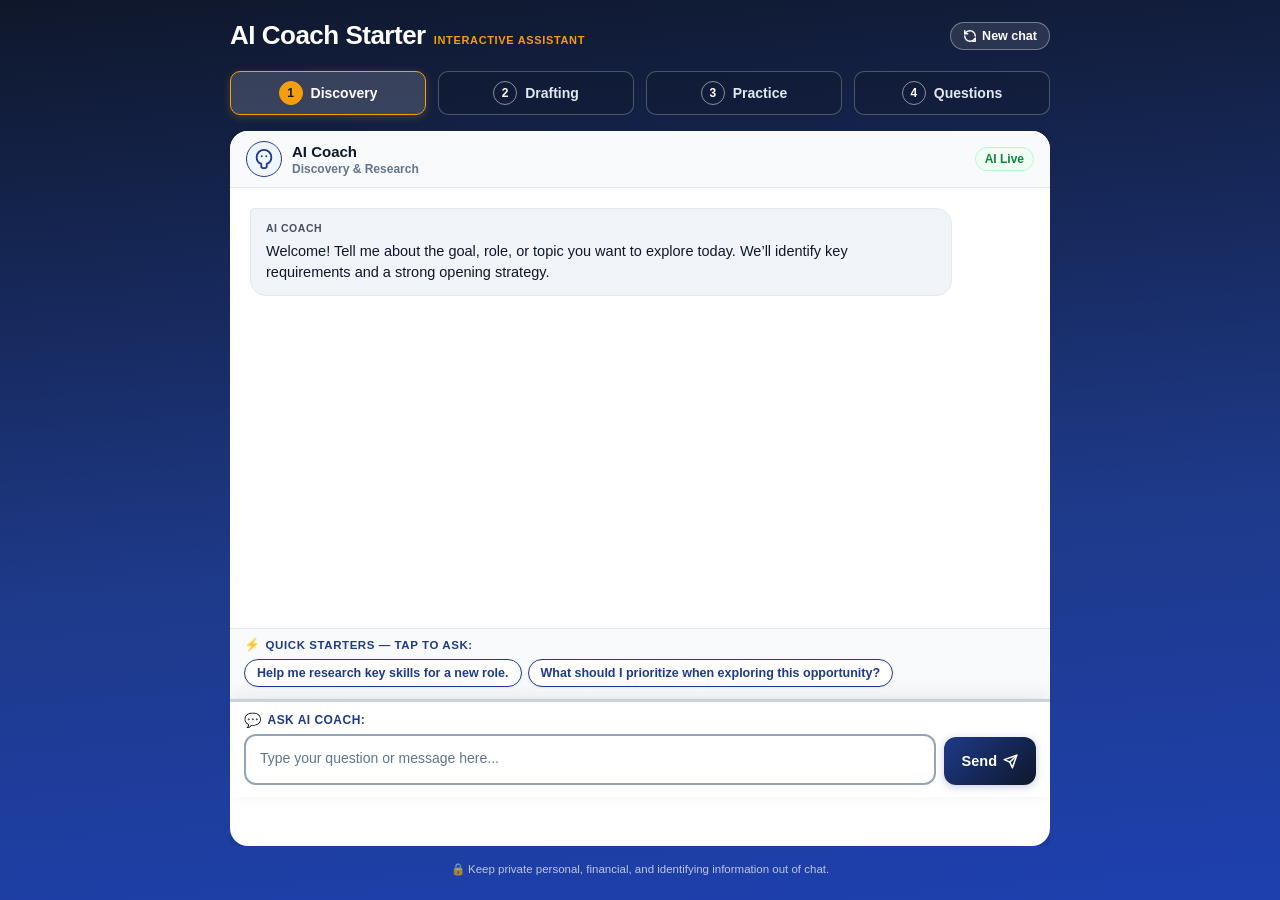
==== public/index.html @ 6bdca071 "Optimize for Vercel: serve static assets via public/ and clean serverless handler" ====
<!doctype html>
<html lang="en">
  <head>
    <meta charset="UTF-8" />
    <meta name="viewport" content="width=device-width, initial-scale=1.0, maximum-scale=1.0, user-scalable=no" />
    <meta name="theme-color" content="#1e3a8a" />
    <title>AI Coach Starter</title>
    <link rel="icon" href="favicon.svg" type="image/svg+xml" />
    <link rel="stylesheet" href="styles.css" />
  </head>
  <body>
    <div class="app-container">
      <!-- Top Header -->
      <header class="topbar">
        <div class="brand-group">
          <a class="brand" href="/" aria-label="AI Coach home">AI Coach Starter</a>
          <span class="brand-sub">Interactive Assistant</span>
        </div>
        <button id="new-chat" class="quiet-button" type="button" aria-label="Start a new conversation">
          <svg width="14" height="14" viewBox="0 0 24 24" fill="none" stroke="currentColor" stroke-width="2.5" stroke-linecap="round" stroke-linejoin="round" aria-hidden="true"><path d="M21 12a9 9 0 0 0-9-9 9.75 9.75 0 0 0-6.74 2.74L3 8"/><path d="M3 3v5h5"/><path d="M3 12a9 9 0 0 0 9 9 9.75 9.75 0 0 0 6.74-2.74L21 16"/><path d="M16 21h5v-5"/></svg>
          <span>New chat</span>
        </button>
      </header>

      <!-- Compact 4-Step Flow Navigation -->
      <nav class="step-nav" aria-label="Preparation steps">
        <div class="step-list">
          <button class="step-btn active" data-mode="step1" type="button">
            <span class="step-num">1</span>
            <span class="step-text">Discovery</span>
          </button>
          <button class="step-btn" data-mode="step2" type="button">
            <span class="step-num">2</span>
            <span class="step-text">Drafting</span>
          </button>
          <button class="step-btn" data-mode="step3" type="button">
            <span class="step-num">3</span>
            <span class="step-text">Practice</span>
          </button>
          <button class="step-btn" data-mode="step4" type="button">
            <span class="step-num">4</span>
            <span class="step-text">Questions</span>
          </button>
        </div>
      </nav>

      <!-- Main Chat Workspace -->
      <main class="main-content">
        <section class="coach-panel" aria-live="polite">
          <div class="coach-head">
            <div class="coach-avatar">
              <svg width="22" height="22" viewBox="0 0 24 24" fill="none" stroke="currentColor" stroke-width="2" stroke-linecap="round" stroke-linejoin="round"><path d="M12 2a8 8 0 0 0-8 8c0 3.3 2 6.2 5 7.4V20a2 2 0 0 0 2 2h2a2 2 0 0 0 2-2v-2.6c3-1.2 5-4.1 5-7.4a8 8 0 0 0-8-8z"/><line x1="9.5" y1="9" x2="9.51" y2="9"/><line x1="14.5" y1="9" x2="14.51" y2="9"/></svg>
            </div>
            <div class="coach-info">
              <p class="coach-name">AI Coach</p>
              <p id="mode-label" class="mode-label">Discovery & Research</p>
            </div>
            <span id="service-status" class="status">AI Live</span>
          </div>

          <!-- Message Transcript -->
          <div id="messages" class="messages"></div>

          <!-- Clickable Suggested Prompts (Key Interaction Starters) -->
          <div class="suggestions-wrap">
            <div class="suggestions-header">
              <span class="suggestions-icon" aria-hidden="true">⚡</span>
              <span>Quick Starters — tap to ask:</span>
            </div>
            <div class="suggestions" id="suggestions"></div>
          </div>

          <!-- Input Composer Form -->
          <form id="chat-form" class="composer">
            <label class="composer-label" for="message-input">
              <span class="composer-label-icon" aria-hidden="true">💬</span>
              <span>Ask AI Coach:</span>
            </label>
            <div class="composer-row">
              <textarea id="message-input" rows="1" placeholder="Type your question or message here..."></textarea>
              <button type="submit" aria-label="Send message" id="send-button">
                <span>Send</span>
                <svg width="15" height="15" viewBox="0 0 24 24" fill="none" stroke="currentColor" stroke-width="2.5" stroke-linecap="round" stroke-linejoin="round" aria-hidden="true"><line x1="22" y1="2" x2="11" y2="13"/><polygon points="22 2 15 22 11 13 2 9 22 2"/></svg>
              </button>
            </div>
          </form>
        </section>
      </main>

      <!-- Footer -->
      <footer class="app-footer">
        <p class="footer-privacy">🔒 Keep private personal, financial, and identifying information out of chat.</p>
      </footer>
    </div>
    <script src="app.js"></script>
  </body>
</html>
---- public/styles.css ----
/* ==============================================================================
   AI COACH STARTER THEME VARIABLES
   ------------------------------------------------------------------------------
   Easily customize your brand colors by editing the 3 hex values below!
   ============================================================================== */
:root {
  --primary: #1e3a8a;        /* Main brand color (header, user bubble, buttons) */
  --primary-deep: #0f172a;   /* Dark background gradient top */
  --primary-darker: #172554; /* Button hover & active states */
  --accent-gold: #f59e0b;    /* Highlight accent (step badges & active glow) */
  --ink: #0f172a;            /* Dark text color */
  --muted: #64748b;          /* Secondary subtext */
  --paper: #ffffff;          /* Card surface white */
  --bubble-ai: #f1f5f9;      /* AI message bubble background */
  --line: #e2e8f0;           /* Subtle borders */
  --shadow: 0 12px 36px rgba(15, 23, 42, 0.18);
  font-family: -apple-system, BlinkMacSystemFont, "Segoe UI", Roboto, Helvetica, Arial, sans-serif;
}

* {
  box-sizing: border-box;
  -webkit-tap-highlight-color: transparent;
}

html, body {
  margin: 0;
  padding: 0;
  min-height: 100vh;
  background: var(--primary-deep);
  background: linear-gradient(175deg, var(--primary-deep) 0%, var(--primary) 60%, #1e40af 100%);
  color: var(--paper);
}

.app-container {
  display: flex;
  flex-direction: column;
  min-height: 100vh;
  max-width: 860px;
  margin: 0 auto;
}

/* Header */
.topbar {
  display: flex;
  align-items: center;
  justify-content: space-between;
  padding: 12px 16px 8px;
}

.brand-group {
  display: flex;
  align-items: baseline;
  gap: 8px;
}

.brand {
  color: #ffffff;
  text-decoration: none;
  font-size: 20px;
  font-weight: 800;
  letter-spacing: -0.5px;
}

.brand-sub {
  font-size: 11px;
  color: var(--accent-gold);
  font-weight: 700;
  text-transform: uppercase;
  letter-spacing: 0.06em;
}

.quiet-button {
  display: inline-flex;
  align-items: center;
  gap: 5px;
  border: 1px solid rgba(255, 255, 255, 0.35);
  background: rgba(255, 255, 255, 0.1);
  color: #ffffff;
  padding: 6px 12px;
  border-radius: 16px;
  font-size: 12.5px;
  font-weight: 600;
  cursor: pointer;
  text-decoration: none;
  transition: background 0.15s ease, border-color 0.15s ease;
}

.quiet-button:hover, .quiet-button:active {
  background: rgba(255, 255, 255, 0.2);
  border-color: rgba(255, 255, 255, 0.6);
}

/* Compact 4-Step Prep Navigation */
.step-nav {
  padding: 4px 12px 10px;
}

.step-list {
  display: grid;
  grid-template-columns: repeat(4, 1fr);
  gap: 6px;
}

.step-btn {
  display: flex;
  align-items: center;
  justify-content: center;
  gap: 5px;
  height: 38px;
  padding: 2px 4px;
  border: 1px solid rgba(255, 255, 255, 0.25);
  border-radius: 10px;
  background: rgba(15, 23, 42, 0.35);
  color: #e2e8f0;
  font: inherit;
  cursor: pointer;
  transition: all 0.18s ease;
}

.step-num {
  width: 20px;
  height: 20px;
  min-width: 20px;
  display: grid;
  place-items: center;
  border-radius: 50%;
  font-size: 11px;
  font-weight: 800;
  color: #ffffff;
  border: 1.5px solid rgba(255, 255, 255, 0.5);
  transition: all 0.18s ease;
}

.step-text {
  font-size: 12px;
  font-weight: 700;
  white-space: nowrap;
  overflow: hidden;
  text-overflow: ellipsis;
}

.step-btn:hover {
  background: rgba(255, 255, 255, 0.12);
  border-color: rgba(255, 255, 255, 0.45);
}

.step-btn.active {
  background: rgba(255, 255, 255, 0.16);
  border-color: var(--accent-gold);
  box-shadow: 0 2px 8px rgba(245, 158, 11, 0.25);
}

.step-btn.active .step-num {
  background: var(--accent-gold);
  color: var(--primary-deep);
  border-color: var(--accent-gold);
}

.step-btn.active .step-text {
  color: #ffffff;
}

/* Main Content Workspace */
.main-content {
  flex: 1;
  display: flex;
  flex-direction: column;
  padding: 0 12px;
  min-height: 0;
  overflow: hidden;
}

/* Coach Chat Panel */
.coach-panel {
  flex: 1;
  display: flex;
  flex-direction: column;
  background: var(--paper);
  color: var(--ink);
  border-radius: 18px;
  box-shadow: var(--shadow);
  overflow: hidden;
  min-height: 0;
}

.coach-head {
  display: flex;
  align-items: center;
  gap: 10px;
  padding: 10px 16px;
  border-bottom: 1px solid var(--line);
  background: #f8fafc;
  flex-shrink: 0;
}

.coach-avatar {
  width: 36px;
  height: 36px;
  border-radius: 50%;
  background: #eff6ff;
  color: var(--primary);
  display: grid;
  place-items: center;
  border: 1.5px solid var(--primary);
}

.coach-info {
  flex: 1;
  min-width: 0;
}

.coach-name {
  margin: 0;
  font-size: 15px;
  font-weight: 800;
  color: var(--ink);
  line-height: 1.2;
}

.mode-label {
  margin: 1px 0 0;
  font-size: 12px;
  color: var(--muted);
  font-weight: 600;
}

.status {
  font-size: 12px;
  font-weight: 700;
  color: #15803d;
  background: #f0fdf4;
  padding: 4px 9px;
  border-radius: 12px;
  border: 1px solid #bbf7d0;
}

/* Messages */
.messages {
  flex: 1;
  min-height: 380px;
  overflow-y: auto;
  -webkit-overflow-scrolling: touch;
  padding: 14px;
  display: flex;
  flex-direction: column;
  gap: 12px;
}

.message {
  max-width: 90%;
  padding: 12px 15px;
  border-radius: 16px;
  line-height: 1.48;
  font-size: 14.5px;
  white-space: pre-wrap;
  word-break: break-word;
}

.message.assistant {
  background: var(--bubble-ai);
  color: var(--ink);
  align-self: flex-start;
  border-top-left-radius: 4px;
  border: 1px solid #e2e8f0;
}

.message.user {
  background: var(--primary);
  color: #ffffff;
  align-self: flex-end;
  border-top-right-radius: 4px;
}

.message small {
  display: block;
  margin-bottom: 4px;
  font-size: 10.5px;
  font-weight: 800;
  letter-spacing: 0.05em;
  text-transform: uppercase;
  opacity: 0.75;
}

/* Suggested Prompts (Key Interaction Starters) */
.suggestions-wrap {
  padding: 8px 14px 10px;
  background-color: #f8fafc;
  border-top: 1.5px solid #e2e8f0;
  border-bottom: 1px solid #cbd5e1;
  flex-shrink: 0;
}

.suggestions-header {
  display: flex;
  align-items: center;
  gap: 5px;
  font-size: 11.5px;
  font-weight: 700;
  color: var(--primary);
  text-transform: uppercase;
  letter-spacing: 0.05em;
  margin-bottom: 7px;
}

.suggestions-header .suggestions-icon {
  font-size: 13px;
  color: var(--accent-gold);
}

.suggestions {
  display: flex;
  flex-wrap: nowrap;
  overflow-x: auto;
  -webkit-overflow-scrolling: touch;
  scrollbar-width: none;
  gap: 6px;
  padding-bottom: 2px;
}

.suggestions::-webkit-scrollbar {
  display: none;
}

.suggestions button {
  border: 1.5px solid var(--primary);
  border-radius: 20px;
  background: #ffffff;
  color: var(--primary);
  padding: 6px 12px;
  font: inherit;
  font-size: 12.5px;
  font-weight: 600;
  cursor: pointer;
  transition: all 0.15s ease;
  box-shadow: 0 1px 3px rgba(15, 23, 42, 0.08);
  white-space: nowrap;
  flex-shrink: 0;
  display: inline-flex;
  align-items: center;
  gap: 6px;
}

.suggestions button:hover, .suggestions button:active {
  background: var(--primary);
  color: #ffffff;
  box-shadow: 0 2px 6px rgba(15, 23, 42, 0.22);
  transform: translateY(-1px);
}

/* Composer Form (Obvious, Visible, High-Contrast Area to Type) */
.composer {
  display: flex;
  flex-direction: column;
  gap: 6px;
  padding: 10px 14px 12px;
  border-top: 2px solid #cbd5e1;
  box-shadow: 0 -4px 18px rgba(15, 23, 42, 0.08);
  background: #ffffff;
  flex-shrink: 0;
  position: relative;
  z-index: 10;
}

.composer-label {
  display: flex;
  align-items: center;
  gap: 6px;
  font-size: 12px;
  font-weight: 700;
  color: var(--primary);
  text-transform: uppercase;
  letter-spacing: 0.04em;
  cursor: pointer;
}

.composer-label-icon {
  font-size: 14px;
}

.composer-row {
  display: flex;
  gap: 8px;
  align-items: flex-end;
}

textarea#message-input {
  flex: 1;
  font-family: inherit;
  font-size: 1rem; /* 16px ensures mobile browsers do not auto-zoom on focus */
  padding: 12px 14px;
  border: 2px solid #94a3b8;
  border-radius: 12px;
  resize: none;
  min-height: 48px;
  max-height: 110px;
  line-height: 1.45;
  outline: none;
  background-color: #ffffff;
  color: var(--ink);
  transition: border-color 0.2s ease, box-shadow 0.2s ease;
}

textarea#message-input:focus {
  border-color: var(--primary);
  box-shadow: 0 0 0 3px rgba(30, 58, 138, 0.18);
  background-color: #ffffff;
}

textarea#message-input::placeholder {
  color: #64748b;
  font-size: 14px;
}

.composer button {
  height: 48px;
  padding: 0 18px;
  border: 0;
  border-radius: 12px;
  background: linear-gradient(135deg, var(--primary) 0%, var(--primary-deep) 100%);
  color: #ffffff;
  font: inherit;
  font-size: 14.5px;
  font-weight: 700;
  cursor: pointer;
  display: inline-flex;
  align-items: center;
  justify-content: center;
  gap: 6px;
  flex-shrink: 0;
  box-shadow: 0 2px 8px rgba(30, 58, 138, 0.25);
  transition: background 0.15s ease, transform 0.1s ease, box-shadow 0.15s ease;
}

.composer button:hover {
  background: var(--primary-darker);
  transform: translateY(-1px);
  box-shadow: 0 4px 12px rgba(30, 58, 138, 0.3);
}

.composer button:active {
  transform: translateY(0);
}

.sr-only {
  position: absolute;
  width: 1px;
  height: 1px;
  overflow: hidden;
  clip: rect(0, 0, 0, 0);
}

/* Footer */
.app-footer {
  padding: 16px 16px 24px;
  text-align: center;
}

.footer-privacy {
  margin: 0;
  font-size: 11.5px;
  color: rgba(255, 255, 255, 0.7);
}

/* Tablet & Desktop Enhancements */
@media (min-width: 860px) {
  .app-container {
    padding: 0 20px;
  }

  .topbar {
    padding: 20px 0 14px;
  }

  .brand {
    font-size: 26px;
  }

  .step-nav {
    padding: 6px 0 16px;
  }

  .step-list {
    gap: 12px;
  }

  .step-btn {
    height: 44px;
    padding: 4px 12px;
    gap: 8px;
  }

  .step-num {
    width: 24px;
    height: 24px;
    font-size: 12px;
  }

  .step-text {
    font-size: 14px;
  }

  .main-content {
    padding: 0;
  }

  .coach-panel {
    min-height: 540px;
  }

  .messages {
    max-height: 440px;
    padding: 20px;
  }

  .suggestions {
    flex-wrap: wrap;
  }
}

/* Feedback Controls */
.answer-feedback {
  margin-top: 8px;
  padding: 8px 10px;
  border-radius: 10px;
  background: rgba(241, 245, 249, 0.7);
  border: 1px solid var(--line);
}

.feedback-prompt {
  margin: 0 0 6px;
  font-size: 11.5px;
  color: var(--muted);
  font-weight: 600;
}

.feedback-controls,
.feedback-form-actions {
  display: flex;
  flex-wrap: wrap;
  gap: 6px;
}

.feedback-button {
  display: inline-flex;
  align-items: center;
  gap: 4px;
  min-height: 28px;
  padding: 4px 10px;
  border: 1px solid #cbd5e1;
  border-radius: 8px;
  background: #ffffff;
  color: var(--ink);
  font-size: 12px;
  font-weight: 600;
  cursor: pointer;
  transition: all 0.15s ease;
}

.feedback-button:hover:not(:disabled) {
  border-color: var(--primary);
  background: #eff6ff;
}

.feedback-button:disabled {
  opacity: 0.5;
  cursor: not-allowed;
}

.feedback-up {
  color: #15803d;
}

.feedback-down {
  color: #b91c1c;
}

.feedback-submit {
  background: var(--primary);
  color: #ffffff;
  border-color: var(--primary);
}

.feedback-submit:hover:not(:disabled) {
  background: var(--primary-darker);
  color: #ffffff;
}

.feedback-form {
  margin-top: 8px;
  padding-top: 8px;
  border-top: 1px solid var(--line);
}

.feedback-form[hidden],
.feedback-form.hidden {
  display: none !important;
}

.feedback-form label {
  display: block;
  margin: 6px 0 3px;
  font-size: 11px;
  font-weight: 700;
  color: var(--muted);
  text-transform: uppercase;
  letter-spacing: 0.04em;
}

.feedback-form textarea {
  width: 100%;
  padding: 7px 9px;
  border: 1px solid #cbd5e1;
  border-radius: 6px;
  font: inherit;
  font-size: 12.5px;
  color: var(--ink);
  background: #ffffff;
  resize: vertical;
}

.feedback-form textarea:focus {
  outline: none;
  border-color: var(--primary);
}

.feedback-warning {
  margin: 5px 0 8px;
  font-size: 11px;
  color: var(--muted);
  line-height: 1.35;
}

.feedback-status {
  margin: 6px 0 0;
  font-size: 12px;
  font-weight: 600;
  line-height: 1.4;
}

.feedback-status.feedback-success {
  color: #15803d;
}

.feedback-status.feedback-error {
  color: #b91c1c;
}

@media (prefers-reduced-motion: reduce) {
  *, *:before, *:after {
    transition: none !important;
    scroll-behavior: auto !important;
  }
}

/* Mobile-First Responsive Adjustments */
@media (max-width: 640px) {
  .app-container {
    min-height: 100vh;
    min-height: 100dvh;
    max-width: 100%;
  }
  .topbar {
    padding: 8px 12px 6px;
  }
  .brand {
    font-size: 17px;
  }
  .brand-sub {
    display: none;
  }
  .step-nav {
    padding: 4px 8px 6px;
  }
  .step-btn {
    height: 34px;
    padding: 2px 2px;
  }
  .step-text {
    display: none;
  }
  .step-num {
    width: 22px;
    height: 22px;
    min-width: 22px;
    font-size: 12px;
  }
  .main-content {
    padding: 0;
  }
  .coach-panel {
    border-radius: 0;
    box-shadow: none;
  }
  .coach-head {
    padding: 8px 12px;
  }
  .messages {
    min-height: 320px;
    padding: 10px 12px;
    gap: 10px;
  }
  .message {
    max-width: 95%;
    padding: 10px 12px;
    font-size: 14px;
  }
  .suggestions-wrap {
    padding: 6px 10px 8px;
  }
  .suggestions {
    flex-wrap: nowrap;
    overflow-x: auto;
    -webkit-overflow-scrolling: touch;
    scrollbar-width: none;
    padding-bottom: 2px;
  }
  .suggestions::-webkit-scrollbar {
    display: none;
  }
  .suggestions button {
    padding: 5px 10px;
    font-size: 12px;
    white-space: nowrap;
  }
  .composer {
    padding: 8px 10px 10px;
    box-shadow: 0 -3px 12px rgba(15, 23, 42, 0.12);
  }
  .composer textarea#message-input {
    font-size: 1rem;
    padding: 10px 12px;
    min-height: 44px;
  }
  .composer button {
    height: 44px;
    padding: 0 14px;
  }
  .app-footer {
    display: none;
  }
}
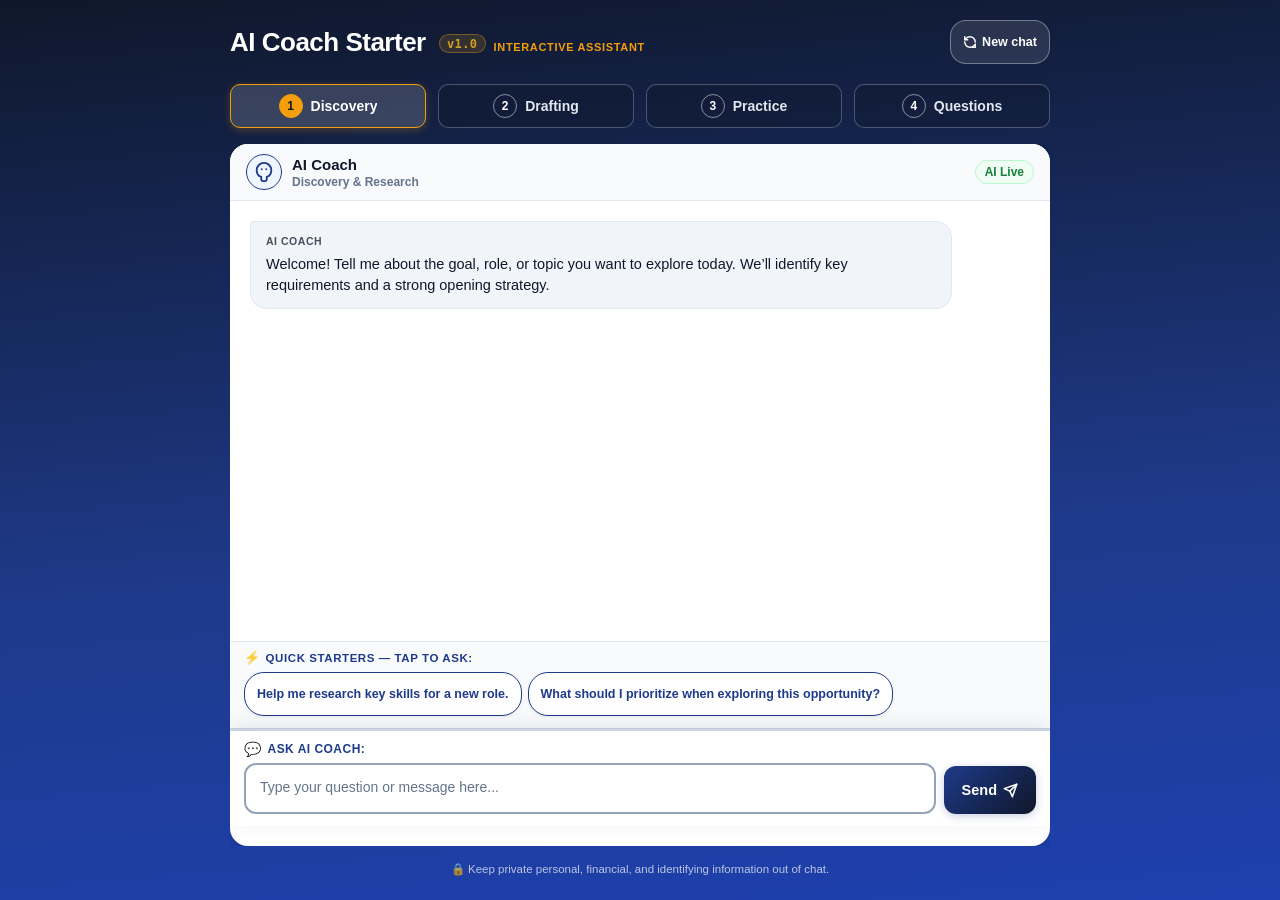
==== commit 8c880100: "AI Coach Starter v1.0: standardize UX/UI with CES tokens, components, and motion utility" ====
--- a/public/index.html
+++ b/public/index.html
@@ -4,16 +4,28 @@
     <meta charset="UTF-8" />
     <meta name="viewport" content="width=device-width, initial-scale=1.0, maximum-scale=1.0, user-scalable=no" />
     <meta name="theme-color" content="#1e3a8a" />
-    <title>AI Coach Starter</title>
+    <title>AI Coach Starter v1.0 — Ensign College Career Services</title>
     <link rel="icon" href="favicon.svg" type="image/svg+xml" />
-    <link rel="stylesheet" href="styles.css" />
+    <link rel="stylesheet" href="ces-tokens.css" />
+    <link rel="stylesheet" href="ces-components.css" />
+    <link rel="stylesheet" href="styles.css?v=starter-v1.0" />
+    <!-- Vercel Web Analytics -->
+    <script>
+      window.va = window.va || function () { (window.vaq = window.vaq || []).push(arguments); };
+    </script>
+    <script defer src="/_vercel/insights/script.js"></script>
+    <!-- Vercel Speed Insights -->
+    <script>
+      window.si = window.si || function () { (window.siq = window.siq || []).push(arguments); };
+    </script>
+    <script defer src="/_vercel/speed-insights/script.js"></script>
   </head>
   <body>
     <div class="app-container">
       <!-- Top Header -->
       <header class="topbar">
         <div class="brand-group">
-          <a class="brand" href="/" aria-label="AI Coach home">AI Coach Starter</a>
+          <a class="brand" href="/" aria-label="AI Coach home">AI Coach Starter <span class="ces-version-tag">v1.0</span></a>
           <span class="brand-sub">Interactive Assistant</span>
         </div>
         <button id="new-chat" class="quiet-button" type="button" aria-label="Start a new conversation">
@@ -92,6 +104,7 @@
         <p class="footer-privacy">🔒 Keep private personal, financial, and identifying information out of chat.</p>
       </footer>
     </div>
+    <script src="ces-motion.js"></script>
     <script src="app.js"></script>
   </body>
 </html>
--- a/public/ces-tokens.css
+++ b/public/ces-tokens.css
@@ -0,0 +1,131 @@
+/* ==========================================================================
+   CES Design Token Sheet v1.1
+   Ensign College Career Services Design System Standard
+   Derived from Ensign Student Readiness Hub & Fortified via /ui-ux-principles
+   ========================================================================== */
+
+:root {
+  color-scheme: light;
+
+  /* ── 1. Color: Brand Base (Ensign Navy & Slate Hierarchy) ── */
+  --ces-navy-950:     #0a1826;   /* Deepest Navy — Sidebar, main heading high-contrast */
+  --ces-navy-900:     #0d2238;   /* Primary Topbar, active dark states */
+  --ces-navy-850:     #122b46;   /* Dark interactive hover */
+  --ces-navy-800:     #183759;   /* Secondary dark surfaces */
+  --ces-navy-700:     #224974;   /* Mid slate navy */
+  --ces-navy-600:     #2f5f93;   /* Light slate navy */
+  --ces-navy-100:     #e8f0f8;   /* Soft navy tint */
+  --ces-navy-50:      #f3f7fb;   /* Subtle background / chip fill */
+
+  /* ── 2. Color: Gold Accent (Warm Ensign Gold) ── */
+  --ces-gold:         #d49e24;   /* Primary accent, active borders, status pills */
+  --ces-gold-hover:   #b8861a;   /* Hover gold state */
+  --ces-gold-light:   #fef8eb;   /* Light gold badge/alert background */
+  --ces-gold-border:  #f3d791;   /* Gold subtle border */
+
+  /* ── 3. Color: Surface & Content ── */
+  --ces-ink:          #111c26;   /* High-contrast body text */
+  --ces-ink-soft:     #253545;   /* Secondary text */
+  --ces-muted:        #5c6e80;   /* Muted captions, metadata */
+  --ces-muted-light:  #8ba0b5;   /* Subtle icons, placeholders */
+  --ces-line:         #e2e8f0;   /* Standard card borders & dividers */
+  --ces-line-soft:    #edf2f7;   /* Secondary subtle dividers */
+  --ces-surface:      #ffffff;   /* Card, modal, panel surfaces */
+  --ces-background:   #f6f8fb;   /* Clean page background */
+
+  /* ── 4. Color: Semantic / Status (WCAG 2.2 AA Verified ≥ 4.5:1 on light/wash) ── */
+  --ces-status-success-bg:     #dcfce7;
+  --ces-status-success-text:   #166534; /* 6.9:1 on white, 7.2:1 on bg */
+  --ces-status-success-border: #86efac;
+
+  --ces-status-warning-bg:     #fef3c7;
+  --ces-status-warning-text:   #92400e; /* 7.6:1 on white, 7.6:1 on bg */
+  --ces-status-warning-border: #fcd34d;
+
+  --ces-status-error-bg:       #fee2e2;
+  --ces-status-error-text:     #991b1b; /* 7.1:1 on white, 7.3:1 on bg */
+  --ces-status-error-border:   #fca5a5;
+
+  --ces-status-info-bg:        #dbeafe;
+  --ces-status-info-text:      #1e3a8a; /* 8.6:1 on white */
+  --ces-status-info-border:    #93c5fd;
+
+  --ces-status-neutral-bg:     #f3f4f6;
+  --ces-status-neutral-text:   #374151; /* 8.0:1 on white */
+  --ces-status-neutral-border: #9ca3af;
+
+  /* Aliases to prevent breaking older views */
+  --ces-success:               var(--ces-status-success-text);
+  --ces-success-bg:            var(--ces-status-success-bg);
+  --ces-success-border:        var(--ces-status-success-border);
+  --ces-warning:               var(--ces-status-warning-text);
+  --ces-warning-bg:            var(--ces-status-warning-bg);
+  --ces-warning-border:        var(--ces-status-warning-border);
+  --ces-error:                 var(--ces-status-error-text);
+  --ces-error-bg:              var(--ces-status-error-bg);
+  --ces-error-border:          var(--ces-status-error-border);
+  --ces-info:                  var(--ces-status-info-text);
+  --ces-info-bg:               var(--ces-status-info-bg);
+  --ces-info-border:           var(--ces-status-info-border);
+
+  /* ── 5. Focus Ring Tokens (WCAG 2.2 AA ≥ 3:1) ── */
+  --ces-focus-ring-dark:       #f0c040; /* Gold ring for navy/dark surfaces */
+  --ces-focus-ring-light:      #1e3a5f; /* Dark navy ring for white surfaces */
+  --ces-focus-ring:            var(--ces-focus-ring-dark);
+  --ces-focus-ring-width:      2px;
+  --ces-focus-ring-offset:     2px;
+
+  /* ── 6. Typography ── */
+  --ces-font-body:    'Inter', -apple-system, BlinkMacSystemFont, 'Segoe UI', Roboto, Helvetica, Arial, sans-serif;
+  --ces-font-serif:   Georgia, Cambria, 'Times New Roman', serif;
+  --ces-font-mono:    ui-monospace, SFMono-Regular, Menlo, Monaco, Consolas, monospace;
+
+  --ces-text-xs:      0.75rem;    /* 12px — status pills, labels */
+  --ces-text-sm:      0.875rem;   /* 14px — secondary body */
+  --ces-text-base:    0.9375rem;  /* 15px — primary body */
+  --ces-text-lg:      1.125rem;   /* 18px — card titles */
+  --ces-text-xl:      1.25rem;    /* 20px — section headers */
+  --ces-text-2xl:     1.625rem;   /* 26px — page titles */
+
+  --ces-weight-normal:   400;
+  --ces-weight-medium:   500;
+  --ces-weight-semibold: 650;
+  --ces-weight-bold:     750;
+  --ces-weight-extrabold:850;
+
+  /* ── 7. Elevation & Shadows ── */
+  --ces-shadow-sm:    0 1px 3px rgba(10, 24, 38, 0.05);
+  --ces-shadow-md:    0 4px 16px rgba(10, 24, 38, 0.07);
+  --ces-shadow-lg:    0 12px 36px rgba(10, 24, 38, 0.10);
+  --ces-shadow-topbar:0 2px 10px rgba(10, 24, 38, 0.12);
+
+  /* ── 8. Radii ── */
+  --ces-radius-sm:    6px;
+  --ces-radius-md:    10px;
+  --ces-radius-lg:    14px;
+  --ces-radius-pill:  9999px;
+
+  /* ── 9. Touch Targets & Layout Constraints ── */
+  --ces-touch-min:          44px;
+  --ces-btn-min-height:     44px;
+  --ces-btn-min-width:      44px;
+  --ces-topbar-height:      72px;
+  --ces-content-max:        1320px;
+  --ces-prose-max-width:    68ch;
+  --ces-card-max-width:     760px;
+
+  /* ── 10. Motion & Transitions ── */
+  --ces-transition-speed:   150ms;
+  --ces-transition-easing:  cubic-bezier(0.4, 0, 0.2, 1);
+  --ces-transition:         var(--ces-transition-speed) var(--ces-transition-easing);
+  --ces-transition-smooth:  var(--ces-transition-speed) var(--ces-transition-easing);
+}
+
+/* Reduced Motion Override */
+@media (prefers-reduced-motion: reduce) {
+  :root {
+    --ces-transition-speed: 0s;
+    --ces-transition: 0s linear;
+    --ces-transition-smooth: 0s linear;
+  }
+}
--- a/public/ces-components.css
+++ b/public/ces-components.css
@@ -0,0 +1,356 @@
+/* ==========================================================================
+   CES Component Library v1.1
+   Standardized UI components for Ensign College Career Services Apps
+   Derived from Ensign Student Readiness Hub & Fortified via /ui-ux-principles
+   ========================================================================== */
+
+/* ── 1. Topbar & Header ── */
+.ces-topbar {
+  position: sticky;
+  top: 0;
+  z-index: 100;
+  min-height: var(--ces-topbar-height);
+  background: var(--ces-navy-900);
+  border-bottom: 1px solid rgba(255, 255, 255, 0.08);
+  box-shadow: var(--ces-shadow-topbar);
+  display: flex;
+  align-items: center;
+  justify-content: space-between;
+  gap: 16px;
+  padding: 0 28px;
+  color: #ffffff;
+}
+
+.ces-brand-group {
+  display: flex;
+  align-items: center;
+  gap: 14px;
+  text-decoration: none;
+  color: #ffffff;
+  min-height: var(--ces-touch-min);
+}
+
+.ces-brand-crest {
+  width: 40px;
+  height: 40px;
+  border-radius: 9px;
+  background: linear-gradient(135deg, var(--ces-navy-800) 0%, var(--ces-navy-950) 100%);
+  border: 1.5px solid var(--ces-gold);
+  display: grid;
+  place-items: center;
+  color: var(--ces-gold);
+  font-family: var(--ces-font-serif);
+  font-size: 21px;
+  font-weight: 700;
+  box-shadow: 0 4px 10px rgba(0, 0, 0, 0.25);
+  flex-shrink: 0;
+}
+
+.ces-brand-text {
+  display: flex;
+  flex-direction: column;
+}
+
+.ces-brand-title {
+  font-size: 15px;
+  font-weight: 800;
+  letter-spacing: 0.04em;
+  color: #ffffff;
+  display: flex;
+  align-items: center;
+  gap: 8px;
+}
+
+.ces-brand-sub {
+  font-size: 11px;
+  font-weight: 650;
+  color: var(--ces-gold);
+  letter-spacing: 0.14em;
+  text-transform: uppercase;
+}
+
+.ces-header-actions {
+  display: flex;
+  align-items: center;
+  gap: 12px;
+  flex-wrap: wrap;
+}
+
+.ces-nav-back {
+  display: inline-flex;
+  align-items: center;
+  gap: 6px;
+  min-height: var(--ces-btn-min-height);
+  padding: 8px 14px;
+  border-radius: var(--ces-radius-sm);
+  background: rgba(255, 255, 255, 0.08);
+  border: 1px solid rgba(255, 255, 255, 0.16);
+  color: #cbd5e1;
+  font-size: 13px;
+  font-weight: 650;
+  text-decoration: none;
+  transition: all var(--ces-transition);
+}
+
+.ces-nav-back:hover {
+  background: rgba(255, 255, 255, 0.15);
+  border-color: var(--ces-gold);
+  color: #ffffff;
+  transform: translateY(-1px);
+}
+
+.ces-nav-back:focus-visible {
+  outline: var(--ces-focus-ring-width) solid var(--ces-focus-ring);
+  outline-offset: var(--ces-focus-ring-offset);
+}
+
+/* ── 2. Status & Version Badges ── */
+.ces-version-tag {
+  display: inline-block;
+  padding: 2px 7px;
+  border-radius: var(--ces-radius-pill);
+  font-size: 11px;
+  font-weight: 750;
+  font-family: var(--ces-font-mono);
+  background: rgba(212, 158, 36, 0.2);
+  color: var(--ces-gold);
+  border: 1px solid rgba(212, 158, 36, 0.35);
+  vertical-align: middle;
+}
+
+.ces-status-pill {
+  display: inline-flex;
+  align-items: center;
+  gap: 7px;
+  min-height: 28px;
+  padding: 4px 12px;
+  border-radius: var(--ces-radius-pill);
+  font-size: 12px;
+  font-weight: 650;
+  background: rgba(255, 255, 255, 0.08);
+  border: 1px solid rgba(255, 255, 255, 0.14);
+  color: #ffffff;
+}
+
+.ces-status-pill .ces-dot {
+  width: 8px;
+  height: 8px;
+  border-radius: 50%;
+  background: var(--ces-status-success-border);
+  box-shadow: 0 0 0 2px rgba(22, 101, 52, 0.3);
+  flex-shrink: 0;
+}
+
+.ces-status-pill.warning .ces-dot {
+  background: var(--ces-status-warning-border);
+  box-shadow: 0 0 0 2px rgba(146, 64, 14, 0.3);
+}
+
+.ces-status-pill.error .ces-dot {
+  background: var(--ces-status-error-border);
+  box-shadow: 0 0 0 2px rgba(153, 27, 27, 0.3);
+}
+
+/* Light / Card Pills */
+.ces-pill {
+  display: inline-flex;
+  align-items: center;
+  gap: 6px;
+  padding: 4px 10px;
+  border-radius: var(--ces-radius-pill);
+  font-size: var(--ces-text-xs);
+  font-weight: 600;
+  line-height: 1.4;
+  border: 1px solid transparent;
+}
+
+.ces-pill--success {
+  background-color: var(--ces-status-success-bg);
+  color: var(--ces-status-success-text);
+  border-color: var(--ces-status-success-border);
+}
+
+.ces-pill--warning {
+  background-color: var(--ces-status-warning-bg);
+  color: var(--ces-status-warning-text);
+  border-color: var(--ces-status-warning-border);
+}
+
+.ces-pill--error {
+  background-color: var(--ces-status-error-bg);
+  color: var(--ces-status-error-text);
+  border-color: var(--ces-status-error-border);
+}
+
+.ces-pill--info {
+  background-color: var(--ces-status-info-bg);
+  color: var(--ces-status-info-text);
+  border-color: var(--ces-status-info-border);
+}
+
+.ces-pill--neutral {
+  background-color: var(--ces-status-neutral-bg);
+  color: var(--ces-status-neutral-text);
+  border-color: var(--ces-status-neutral-border);
+}
+
+/* ── 3. Buttons ── */
+.ces-btn {
+  display: inline-flex;
+  align-items: center;
+  justify-content: center;
+  gap: 8px;
+  min-height: var(--ces-btn-min-height);
+  min-width: var(--ces-btn-min-width);
+  padding: 9px 18px;
+  border-radius: var(--ces-radius-sm);
+  font-family: var(--ces-font-body);
+  font-size: 13.5px;
+  font-weight: 700;
+  text-decoration: none;
+  cursor: pointer;
+  border: 1.5px solid transparent;
+  transition: transform var(--ces-transition), background var(--ces-transition), border-color var(--ces-transition), box-shadow var(--ces-transition);
+}
+
+.ces-btn:hover:not(:disabled) {
+  transform: translateY(-1px);
+}
+
+.ces-btn:focus-visible,
+button:focus-visible,
+[type="button"]:focus-visible,
+[type="submit"]:focus-visible,
+a:focus-visible,
+.dashboard-link:focus-visible,
+.nav-link:focus-visible,
+[role="tab"]:focus-visible,
+[role="button"]:focus-visible {
+  outline: var(--ces-focus-ring-width) solid var(--ces-focus-ring) !important;
+  outline-offset: var(--ces-focus-ring-offset) !important;
+}
+
+.ces-btn-primary {
+  background: linear-gradient(135deg, var(--ces-navy-900) 0%, var(--ces-navy-800) 100%);
+  color: #ffffff;
+  border-color: var(--ces-navy-950);
+  box-shadow: 0 3px 12px rgba(13, 34, 56, 0.18);
+}
+
+.ces-btn-primary:hover:not(:disabled) {
+  background: linear-gradient(135deg, var(--ces-navy-850) 0%, var(--ces-navy-700) 100%);
+  box-shadow: 0 5px 16px rgba(13, 34, 56, 0.25);
+  border-color: var(--ces-gold);
+}
+
+.ces-btn-gold {
+  background: var(--ces-gold);
+  color: var(--ces-navy-950);
+  border-color: var(--ces-gold);
+  box-shadow: 0 3px 10px rgba(212, 158, 36, 0.25);
+}
+
+.ces-btn-gold:hover:not(:disabled) {
+  background: var(--ces-gold-hover);
+  border-color: var(--ces-gold-hover);
+  box-shadow: 0 5px 14px rgba(212, 158, 36, 0.35);
+}
+
+.ces-btn-secondary {
+  background: #ffffff;
+  color: var(--ces-navy-900);
+  border-color: var(--ces-line);
+}
+
+.ces-btn-secondary:hover:not(:disabled) {
+  background: var(--ces-navy-50);
+  border-color: var(--ces-navy-700);
+}
+
+/* ── 4. Panels & Cards ── */
+.ces-panel {
+  background: var(--ces-surface);
+  border: 1px solid var(--ces-line);
+  border-radius: var(--ces-radius-lg);
+  box-shadow: var(--ces-shadow-md);
+  padding: 24px 28px;
+  transition: border-color var(--ces-transition), box-shadow var(--ces-transition);
+}
+
+.ces-panel--student {
+  border-top: 4px solid var(--ces-gold);
+}
+
+.ces-panel--mentor {
+  border-top: 4px solid var(--ces-navy-700);
+}
+
+.ces-prose {
+  max-width: var(--ces-prose-max-width);
+}
+
+.ces-card-content {
+  max-width: var(--ces-card-max-width);
+  margin-inline: auto;
+}
+
+/* ── 5. Form Elements ── */
+.ces-input,
+.ces-textarea {
+  width: 100%;
+  padding: 10px 14px;
+  border: 1.5px solid var(--ces-line);
+  border-radius: var(--ces-radius-sm);
+  background: #ffffff;
+  font-family: var(--ces-font-body);
+  font-size: 14px;
+  color: var(--ces-ink);
+  transition: border-color var(--ces-transition), box-shadow var(--ces-transition);
+}
+
+.ces-input:focus-visible,
+.ces-textarea:focus-visible,
+input:focus-visible,
+textarea:focus-visible,
+select:focus-visible {
+  outline: var(--ces-focus-ring-width) solid var(--ces-focus-ring) !important;
+  outline-offset: 0px !important;
+  border-color: var(--ces-gold);
+}
+
+/* ── 6. Reduced Motion Support ── */
+@media (prefers-reduced-motion: reduce) {
+  *,
+  *::before,
+  *::after {
+    transition-duration: 0.01ms !important;
+    animation-duration: 0.01ms !important;
+    animation-iteration-count: 1 !important;
+    scroll-behavior: auto !important;
+  }
+}
+
+/* ── 7. Forced Colors (Windows High Contrast Mode) Support ── */
+@media (forced-colors: active) {
+  *:focus-visible {
+    outline: 2px solid Highlight !important;
+    outline-offset: 2px !important;
+  }
+
+  .ces-pill,
+  .ces-pill--success,
+  .ces-pill--warning,
+  .ces-pill--error,
+  .ces-pill--info,
+  .ces-pill--neutral {
+    background-color: ButtonFace;
+    color: ButtonText;
+    border-color: ButtonText;
+    forced-color-adjust: none;
+  }
+
+  .ces-status-pill .ces-dot {
+    background-color: ButtonText;
+    outline: 1px solid ButtonText;
+  }
+}
--- a/public/styles.css
+++ b/public/styles.css
@@ -739,3 +739,41 @@
     display: none;
   }
 }
+
+/* CES Brand Versioning & WCAG 2.2 AA Interaction Enhancements */
+.ces-version-tag {
+  display: inline-block;
+  font-size: var(--ces-font-size-xs, 0.75rem);
+  font-weight: 700;
+  color: var(--ces-gold, #f5a81c);
+  background: rgba(245, 168, 28, 0.15);
+  border: 1px solid rgba(245, 168, 28, 0.35);
+  border-radius: var(--ces-radius-full, 9999px);
+  padding: 0.1rem 0.45rem;
+  margin-left: 0.4rem;
+  vertical-align: middle;
+  letter-spacing: 0.03em;
+}
+
+button, input, select, textarea, .step-btn, .quiet-button, .feedback-button {
+  min-height: 44px;
+}
+
+button:focus-visible, a:focus-visible, input:focus-visible, textarea:focus-visible, select:focus-visible {
+  outline: 2px solid var(--ces-gold, #f5a81c);
+  outline-offset: 2px;
+}
+
+@media (forced-colors: active) {
+  button, a, input, textarea, select {
+    border: 2px solid ButtonText !important;
+  }
+}
+
+@media (prefers-reduced-motion: reduce) {
+  *, *::before, *::after {
+    animation-duration: 0.01ms !important;
+    animation-iteration-count: 1 !important;
+    transition-duration: 0.01ms !important;
+  }
+}
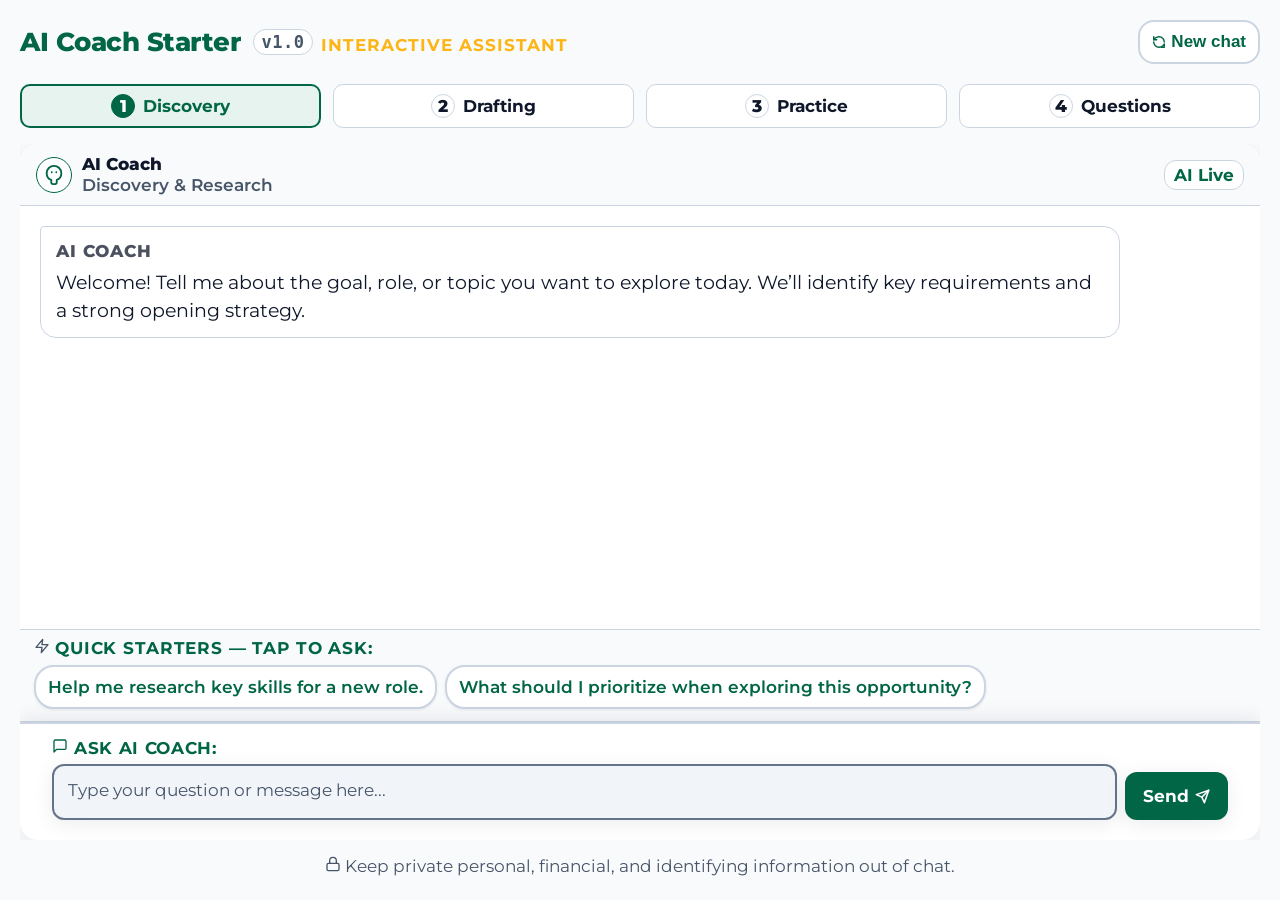
==== commit 7033d8f5: "ECC: migrate to Ensign Career Coach design system Vendor ECC CSS, light theme, 17px floor, brand foc" ====
--- a/public/index.html
+++ b/public/index.html
@@ -3,12 +3,19 @@
   <head>
     <meta charset="UTF-8" />
     <meta name="viewport" content="width=device-width, initial-scale=1.0, maximum-scale=1.0, user-scalable=no" />
-    <meta name="theme-color" content="#1e3a8a" />
+    <meta name="theme-color" content="#006645" />
     <title>AI Coach Starter v1.0 — Ensign College Career Services</title>
     <link rel="icon" href="favicon.svg" type="image/svg+xml" />
+    <link rel="preconnect" href="https://fonts.googleapis.com" />
+    <link rel="preconnect" href="https://fonts.gstatic.com" crossorigin />
+    <link rel="stylesheet" href="https://fonts.googleapis.com/css2?family=Montserrat:wght@400;500;600;700&display=swap" />
     <link rel="stylesheet" href="ces-tokens.css" />
     <link rel="stylesheet" href="ces-components.css" />
-    <link rel="stylesheet" href="styles.css?v=starter-v1.0" />
+    <link rel="stylesheet" href="ecc-tokens.css" />
+    <link rel="stylesheet" href="ecc-ces-compat.css" />
+    <link rel="stylesheet" href="ecc-components.base.css" />
+    <link rel="stylesheet" href="ecc-app.css" />
+    <link rel="stylesheet" href="styles.css?v=ecc-1" />
     <!-- Vercel Web Analytics -->
     <script>
       window.va = window.va || function () { (window.vaq = window.vaq || []).push(arguments); };
@@ -76,7 +83,7 @@
           <!-- Clickable Suggested Prompts (Key Interaction Starters) -->
           <div class="suggestions-wrap">
             <div class="suggestions-header">
-              <span class="suggestions-icon" aria-hidden="true">⚡</span>
+              <span class="suggestions-icon" aria-hidden="true"><svg width="16" height="16" viewBox="0 0 24 24" fill="none" stroke="currentColor" stroke-width="2" stroke-linecap="round" stroke-linejoin="round" aria-hidden="true"><polygon points="13 2 3 14 12 14 11 22 21 10 12 10 13 2"/></svg></span>
               <span>Quick Starters — tap to ask:</span>
             </div>
             <div class="suggestions" id="suggestions"></div>
@@ -85,7 +92,7 @@
           <!-- Input Composer Form -->
           <form id="chat-form" class="composer">
             <label class="composer-label" for="message-input">
-              <span class="composer-label-icon" aria-hidden="true">💬</span>
+              <span class="composer-label-icon" aria-hidden="true"><svg width="16" height="16" viewBox="0 0 24 24" fill="none" stroke="currentColor" stroke-width="2" stroke-linecap="round" stroke-linejoin="round" aria-hidden="true"><path d="M21 15a2 2 0 0 1-2 2H7l-4 4V5a2 2 0 0 1 2-2h14a2 2 0 0 1 2 2z"/></svg></span>
               <span>Ask AI Coach:</span>
             </label>
             <div class="composer-row">
@@ -101,7 +108,7 @@
 
       <!-- Footer -->
       <footer class="app-footer">
-        <p class="footer-privacy">🔒 Keep private personal, financial, and identifying information out of chat.</p>
+        <p class="footer-privacy"><svg width="16" height="16" viewBox="0 0 24 24" fill="none" stroke="currentColor" stroke-width="2" stroke-linecap="round" stroke-linejoin="round" aria-hidden="true"><rect x="3" y="11" width="18" height="11" rx="2"/><path d="M7 11V7a5 5 0 0 1 10 0v4"/></svg> Keep private personal, financial, and identifying information out of chat.</p>
       </footer>
     </div>
     <script src="ces-motion.js"></script>
--- a/public/ecc-tokens.css
+++ b/public/ecc-tokens.css
@@ -0,0 +1,94 @@
+/* Ensign Career Coach design tokens: GENERATED, do not edit.
+   Source: tokens/tokens.json (sha256 41a46c1ea0bca053) + tokens/overrides.json
+   Regenerate: python3 scripts/build_tokens.py */
+
+:root {
+  color-scheme: light;
+
+  /* color */
+  --brand: #006645;
+  --brand-hover: #00503a;
+  --brand-tint: #e7f3ee;
+  --brand-tint-soft: #f3faf6;
+  --accent-gold: #FDB515;
+  --ink: #0f172a;
+  --ink-muted: #475569;
+  --surface: #ffffff;
+  --surface-sunken: #f8fafc;
+  --surface-hover: #f1f5f9;
+  --border: #cbd5e1;
+  --border-strong: #94a3b8;
+  --success-bg: #dcfce7;
+  --success-border: #86efac;
+  --success-text: #166534;
+  --success-icon: #16a34a;
+  --warning-bg: #fef3c7;
+  --warning-text: #92400e;
+  --danger-text: #991b1b;
+  --muted-strong: #64748b;
+  --overlay: rgba(15,23,42,0.45);
+
+  /* type */
+  --font-sans: Montserrat, -apple-system, BlinkMacSystemFont, "Segoe UI", sans-serif;
+  --text-heading-lg: 21px;
+  --leading-heading-lg: 1.3;
+  --weight-heading-lg: 700;
+  --text-heading-md: 19px;
+  --leading-heading-md: 1.4;
+  --weight-heading-md: 700;
+  --text-body: 19px;
+  --leading-body: 1.6;
+  --weight-body: 400;
+  --text-body-strong: 19px;
+  --leading-body-strong: 1.6;
+  --weight-body-strong: 700;
+  --text-body-sm: 18px;
+  --leading-body-sm: 1.5;
+  --weight-body-sm: 500;
+  --text-eyebrow: 17px;
+  --leading-eyebrow: 1.4;
+  --weight-eyebrow: 700;
+  --text-control: 18px;
+  --leading-control: 1.35;
+  --weight-control: 600;
+  --text-caption: 17px;
+  --leading-caption: 1.5;
+  --weight-caption: 400;
+
+  /* spacing */
+  --space-1: 4px;
+  --space-2: 8px;
+  --space-3: 12px;
+  --space-4: 16px;
+  --space-5: 20px;
+  --space-6: 24px;
+  --space-7: 32px;
+  --space-8: 48px;
+
+  /* radius */
+  --radius-sm: 8px;
+  --radius-md: 10px;
+  --radius-lg: 14px;
+  --radius-pill: 999px;
+
+  /* shadow */
+  --shadow-card: 0 4px 20px rgba(15,23,42,0.08);
+  --shadow-focus: 0 0 0 3px rgba(0,102,69,0.25), 0 6px 24px rgba(15,23,42,0.12);
+  --shadow-toast: 0 12px 36px rgba(15,23,42,0.16);
+
+  /* local overrides: see tokens/overrides.json for the reason behind each */
+  --input-border: #64748b;  /* pending-upstream */
+  --input-fill: #f1f5f9;  /* rob-decision */
+  --gutter: clamp(24px, 3vw, 56px);  /* exemplar */
+  --sidebar-width: 232px;  /* exemplar */
+
+  /* fixed rules from the design system README */
+  --touch-min: 44px;
+  --text-floor: 17px;
+  --focus-ring: 2px solid var(--brand);
+  --focus-offset: 2px;
+}
+
+@media (prefers-reduced-motion: reduce) {
+  *, *::before, *::after { animation-duration: 0.01ms !important; animation-iteration-count: 1 !important; transition-duration: 0.01ms !important; scroll-behavior: auto !important; }
+}
--- a/public/ecc-ces-compat.css
+++ b/public/ecc-ces-compat.css
@@ -0,0 +1,71 @@
+/* CES -> ECC compatibility layer.
+   Every app vendors the same ces-tokens.css v1.1 (14 identical copies, md5 312bc116...).
+   Load this file AFTER ces-tokens.css and ecc-tokens.css: it re-points the old --ces-* names
+   at Ensign Career Coach values, so existing app CSS moves to the new system with no selector edits.
+   Delete an alias once no app CSS references it (scripts/ecc_audit_static.py reports usage). */
+
+:root {
+  /* brand: navy/gold UI roles become Ensign green; gold is identity-only in ECC */
+  --ces-navy-950: var(--ink);
+  --ces-navy-900: var(--brand);
+  --ces-navy-850: var(--brand-hover);
+  --ces-navy-800: var(--brand-hover);
+  --ces-navy-700: var(--brand);
+  --ces-navy-600: var(--brand);
+  --ces-navy-100: var(--brand-tint);
+  --ces-navy-50:  var(--brand-tint-soft);
+
+  --ces-gold:        var(--brand);        /* was used for active borders and pills: that is brand's job now */
+  --ces-gold-hover:  var(--brand-hover);
+  --ces-gold-light:  var(--brand-tint-soft);
+  --ces-gold-border: var(--border-strong);
+
+  /* surface and text */
+  --ces-ink:         var(--ink);
+  --ces-ink-soft:    var(--ink);
+  --ces-muted:       var(--ink-muted);
+  --ces-muted-light: var(--ink-muted);    /* ECC allows two text colors only */
+  --ces-line:        var(--border);
+  --ces-line-soft:   var(--border);
+  --ces-surface:     var(--surface);
+  --ces-background:  var(--surface-sunken);
+
+  /* status: ECC pairs */
+  --ces-status-success-bg: var(--success-bg);
+  --ces-status-success-text: var(--success-text);
+  --ces-status-success-border: var(--success-border);
+  --ces-status-warning-bg: var(--warning-bg);
+  --ces-status-warning-text: var(--warning-text);
+  --ces-status-error-text: var(--danger-text);
+
+  /* focus: one ring, brand green, everywhere (fixes the 1.7:1 gold ring on light fields) */
+  --ces-focus-ring-dark:  var(--brand);
+  --ces-focus-ring-light: var(--brand);
+  --ces-focus-ring:       var(--brand);
+
+  /* type: Montserrat, 17px floor */
+  --ces-font-body:  var(--font-sans);
+  --ces-font-serif: var(--font-sans);
+  --ces-text-xs:    var(--text-caption);   /* 12px -> 17px */
+  --ces-text-sm:    var(--text-caption);   /* 14px -> 17px */
+  --ces-text-base:  var(--text-body);      /* 15px -> 19px */
+  --ces-text-lg:    var(--text-heading-md);
+  --ces-text-xl:    var(--text-heading-lg);
+  --ces-text-2xl:   var(--text-heading-lg);
+  --ces-weight-semibold: 600;
+  --ces-weight-bold: 700;
+  --ces-weight-extrabold: 700;             /* Montserrat is loaded at 400-700 only */
+
+  /* elevation and shape */
+  --ces-shadow-sm: var(--shadow-card);
+  --ces-shadow-md: var(--shadow-card);
+  --ces-shadow-lg: var(--shadow-toast);
+  --ces-radius-sm: var(--radius-sm);
+  --ces-radius-md: var(--radius-md);
+  --ces-radius-lg: var(--radius-lg);
+  --ces-radius-pill: var(--radius-pill);
+
+  /* layout: fill the width to the gutter instead of a fixed content cap */
+  --ces-content-max: 100%;
+  --ces-prose-max-width: none;
+}
--- a/public/ecc-components.base.css
+++ b/public/ecc-components.base.css
@@ -0,0 +1,114 @@
+/* Ensign Career Coach — component styles. Reads tokens.css custom properties only. */
+
+.ecc-btn {
+  display: inline-flex;
+  align-items: center;
+  justify-content: center;
+  gap: var(--space-2);
+  min-height: 44px;
+  padding: 0 16px;
+  border-radius: var(--radius-md);
+  font-family: var(--font-sans);
+  font-size: 18px;
+  font-weight: 600;
+  line-height: 1.35;
+  border: 1.5px solid transparent;
+  cursor: pointer;
+  text-decoration: none;
+}
+.ecc-btn-primary { background: var(--brand); color: #fff; border-color: var(--brand); }
+.ecc-btn-primary:hover { background: var(--brand-hover); border-color: var(--brand-hover); }
+.ecc-btn-secondary { background: var(--surface); color: var(--ink); border-color: var(--border-strong); }
+.ecc-btn-secondary:hover { border-color: var(--brand); color: var(--brand); }
+.ecc-btn-ghost { background: transparent; border-color: transparent; color: var(--brand); padding: 0 4px; text-decoration: underline; text-underline-offset: 3px; }
+.ecc-btn:focus-visible { outline: 2px solid var(--brand); outline-offset: 2px; }
+.ecc-btn[disabled] { background: var(--muted-strong); border-color: var(--muted-strong); color: #fff; cursor: not-allowed; }
+
+.ecc-pill {
+  display: inline-flex;
+  align-items: center;
+  gap: var(--space-2);
+  min-height: 36px;
+  padding: 0 12px;
+  border-radius: var(--radius-pill);
+  font-family: var(--font-sans);
+  font-size: 17px;
+  font-weight: 600;
+  border: 1.5px solid var(--border-strong);
+  background: var(--surface);
+  color: var(--ink);
+}
+.ecc-pill-success { background: var(--success-bg); border-color: var(--success-border); color: var(--success-text); }
+.ecc-pill-dot { width: 8px; height: 8px; border-radius: 50%; background: currentColor; flex-shrink: 0; }
+.ecc-pill-success .ecc-pill-dot { background: var(--success-icon); }
+
+.ecc-card {
+  background: var(--surface);
+  border: 1.5px solid var(--border);
+  border-radius: var(--radius-lg);
+  box-shadow: var(--shadow-card);
+  padding: var(--space-5);
+  max-width: 560px;
+}
+.ecc-card-title {
+  margin: 0 0 var(--space-2);
+  font-family: var(--font-sans);
+  font-size: 17px;
+  font-weight: 700;
+  color: var(--brand);
+}
+.ecc-card-body { font-family: var(--font-sans); font-size: 19px; line-height: 1.6; color: var(--ink); margin: 0; }
+
+.ecc-chip {
+  flex-shrink: 0;
+  white-space: nowrap;
+  min-height: 44px;
+  padding: 6px 14px;
+  border-radius: var(--radius-pill);
+  border: 1.5px solid var(--border-strong);
+  background: var(--surface);
+  color: var(--ink);
+  font-family: var(--font-sans);
+  font-size: 17px;
+  font-weight: 500;
+  line-height: 1.35;
+  cursor: pointer;
+}
+.ecc-chip:hover { border-color: var(--brand); color: var(--brand); background: var(--brand-tint-soft); }
+.ecc-chip:active { background: var(--brand-tint); }
+.ecc-chip:focus-visible { outline: 2px solid var(--brand); outline-offset: 2px; }
+
+.ecc-nav-item {
+  display: flex;
+  align-items: center;
+  gap: var(--space-3);
+  width: 100%;
+  min-height: 52px;
+  padding: 8px 10px;
+  border-radius: var(--radius-md);
+  border: 1.5px solid var(--border);
+  background: var(--surface);
+  text-align: left;
+  cursor: pointer;
+  color: var(--ink);
+  font-family: var(--font-sans);
+}
+.ecc-nav-item:hover { border-color: var(--brand); }
+.ecc-nav-item.is-active { background: var(--brand-tint); border-color: var(--brand); }
+.ecc-nav-item-badge {
+  width: 30px;
+  height: 30px;
+  flex-shrink: 0;
+  border-radius: 50%;
+  display: flex;
+  align-items: center;
+  justify-content: center;
+  font-size: 17px;
+  font-weight: 700;
+  background: var(--surface-hover);
+  color: var(--ink);
+}
+.ecc-nav-item.is-active .ecc-nav-item-badge { background: var(--brand); color: #fff; }
+.ecc-nav-item-title { font-size: 18px; font-weight: 600; line-height: 1.3; }
+
+.ecc-row { display: flex; align-items: center; gap: var(--space-2); flex-wrap: wrap; }
--- a/public/ecc-app.css
+++ b/public/ecc-app.css
@@ -0,0 +1,166 @@
+/* Ensign Career Coach: app patterns (chat shell, messages, composer, fields).
+   Extends ecc-components.base.css (the five components mirrored from Claude Design).
+   Reads ecc-tokens.css custom properties only. Load order:
+   ecc-tokens.css -> ecc-ces-compat.css -> ecc-components.base.css -> ecc-app.css -> the app's own CSS */
+
+/* ---------- Page ---------- */
+body.ecc {
+  margin: 0;
+  background: var(--surface-sunken);
+  color: var(--ink);
+  font-family: var(--font-sans);
+  font-size: var(--text-body);
+  line-height: var(--leading-body);
+  max-width: 100vw;
+  overflow-x: hidden;
+}
+
+/* ---------- Shell: fixed left rail + dominant chat canvas ---------- */
+.ecc-shell {
+  display: grid;
+  grid-template-columns: var(--sidebar-width) minmax(0, 1fr);
+  min-height: 100dvh;
+  min-width: 0;
+}
+.ecc-sidebar {
+  background: var(--surface);
+  border-right: 1.5px solid var(--border);
+  padding: var(--space-5);
+  display: flex;
+  flex-direction: column;
+  gap: var(--space-3);
+  min-width: 0;
+}
+.ecc-sidebar-label {
+  font-size: var(--text-eyebrow);
+  font-weight: var(--weight-eyebrow);
+  letter-spacing: 0.02em;
+  color: var(--ink-muted);
+  margin: var(--space-4) 0 0;
+}
+.ecc-main {
+  display: flex;
+  flex-direction: column;
+  min-width: 0;
+  overflow: hidden;
+}
+
+/* ---------- Feed: fills the width up to the gutter, no 65ch cap ---------- */
+.ecc-feed {
+  flex: 1;
+  overflow-y: auto;
+  overflow-x: hidden;
+  padding: var(--space-6) var(--gutter);
+  display: flex;
+  flex-direction: column;
+  gap: var(--space-4);
+  min-width: 0;
+}
+.ecc-msg { min-width: 0; overflow-wrap: anywhere; font-size: var(--text-body); line-height: var(--leading-body); }
+.ecc-msg-assistant {
+  background: var(--surface);
+  border: 1.5px solid var(--border);
+  border-radius: var(--radius-lg);
+  box-shadow: var(--shadow-card);
+  padding: var(--space-5);
+  max-width: 100%;
+}
+.ecc-msg-name { font-size: var(--text-caption); font-weight: 700; color: var(--brand); margin: 0 0 var(--space-2); }
+.ecc-msg-user {
+  align-self: flex-end;
+  max-width: 78%;
+  background: var(--brand);
+  color: #ffffff;
+  border-radius: 14px 14px 4px 14px; /* one-off "who said this" cue from the design system */
+  padding: var(--space-4) var(--space-5);
+}
+.ecc-msg-user .ecc-msg-name { color: #d1e7dd; }
+
+/* ---------- Composer ---------- */
+.ecc-composer {
+  background: var(--surface);
+  border-top: 1.5px solid var(--border);
+  padding: var(--space-4) var(--gutter) var(--space-5);
+  display: flex;
+  flex-wrap: wrap;
+  align-items: flex-end;
+  gap: var(--space-2);
+  min-width: 0;
+}
+.ecc-composer-label { flex: 1 1 100%; font-size: var(--text-caption); font-weight: 600; color: var(--ink-muted); }
+
+/* ---------- Text fields: one look everywhere (chat, forms, feedback, intake) ---------- */
+.ecc-field,
+.ecc-composer textarea {
+  flex: 1 1 240px;
+  min-width: 0;
+  min-height: var(--touch-min);
+  padding: 14px 18px;
+  background: var(--input-fill);
+  color: var(--ink);
+  border: 2px solid var(--input-border);
+  border-radius: var(--radius-lg);
+  font-family: var(--font-sans);
+  font-size: var(--text-body);
+  line-height: var(--leading-body);
+  box-shadow: var(--shadow-card);
+  resize: vertical;
+}
+.ecc-field::placeholder,
+.ecc-composer textarea::placeholder { color: var(--ink-muted); opacity: 1; }
+.ecc-field:focus,
+.ecc-composer textarea:focus {
+  background: var(--surface);
+  border-color: var(--brand);
+  box-shadow: var(--shadow-focus); /* replaces shadow-card, never stacks */
+}
+.ecc-field:focus-visible,
+.ecc-composer textarea:focus-visible { outline: var(--focus-ring); outline-offset: var(--focus-offset); }
+.ecc-field[aria-invalid="true"] { border-color: var(--danger-text); }
+.ecc-field-error { color: var(--danger-text); font-size: var(--text-caption); }
+input.ecc-field { border-radius: var(--radius-md); resize: none; } /* single-line inputs are controls: radius-md */
+
+/* ---------- Chip row: single line, scroll buttons, never a bare scrollbar ---------- */
+.ecc-chip-rail { display: flex; align-items: center; gap: var(--space-2); min-width: 0; }
+.ecc-chip-track { display: flex; gap: var(--space-2); overflow-x: auto; scroll-behavior: smooth; scrollbar-width: none; min-width: 0; flex: 1; }
+.ecc-chip-track::-webkit-scrollbar { display: none; }
+.ecc-chip-scroll { flex: 0 0 var(--touch-min); height: var(--touch-min); border-radius: var(--radius-pill); border: 1.5px solid var(--border-strong); background: var(--surface); color: var(--ink); cursor: pointer; }
+.ecc-chip-scroll:focus-visible { outline: var(--focus-ring); outline-offset: var(--focus-offset); }
+
+/* ---------- Toast ---------- */
+.ecc-toast { position: fixed; right: var(--space-6); bottom: calc(var(--space-6) + env(safe-area-inset-bottom, 0px)); background: var(--surface); border: 1.5px solid var(--success-border); color: var(--success-text); border-radius: var(--radius-lg); box-shadow: var(--shadow-toast); padding: var(--space-3) var(--space-5); font-size: var(--text-control); font-weight: 600; }
+
+/* ---------- Breakpoints ---------- */
+@media (max-width: 899.98px) {
+  .ecc-shell { grid-template-columns: minmax(0, 1fr); }
+  .ecc-sidebar {
+    position: fixed; inset: 0 auto 0 0; z-index: 40;
+    width: min(88vw, 320px);
+    padding-top: calc(var(--space-5) + env(safe-area-inset-top, 0px));
+    transform: translateX(-100%);
+    transition: transform 200ms ease;
+    box-shadow: var(--shadow-toast);
+    overflow-y: auto;
+  }
+  .ecc-sidebar.is-open { transform: none; }
+  .ecc-scrim { position: fixed; inset: 0; z-index: 30; background: var(--overlay); }
+  .ecc-scrim[hidden] { display: none; }
+}
+@media (min-width: 900px) { .ecc-menu-button, .ecc-scrim { display: none; } }
+@media (max-width: 639.98px) {
+  :root { --gutter: 16px; }
+  .ecc-composer textarea, .ecc-composer .ecc-field { flex-basis: 100%; }
+  .ecc-composer .ecc-btn { flex: 1 1 100%; }
+  .ecc-msg-assistant { padding: 14px 16px; }
+}
+@media (max-width: 375px) {
+  :root { --gutter: 12px; }
+  .ecc-msg-user { max-width: 90%; }
+}
+
+/* ---------- Windows High Contrast ---------- */
+@media (forced-colors: active) {
+  .ecc-field, .ecc-composer textarea { border-color: ButtonText; }
+  .ecc-field:focus-visible, .ecc-composer textarea:focus-visible { outline-color: Highlight; }
+  .ecc-pill, .ecc-chip { border-color: ButtonText; }
+}
--- a/public/styles.css
+++ b/public/styles.css
@@ -4,17 +4,15 @@
    Easily customize your brand colors by editing the 3 hex values below!
    ============================================================================== */
 :root {
-  --primary: #1e3a8a;        /* Main brand color (header, user bubble, buttons) */
-  --primary-deep: #0f172a;   /* Dark background gradient top */
-  --primary-darker: #172554; /* Button hover & active states */
-  --accent-gold: #f59e0b;    /* Highlight accent (step badges & active glow) */
-  --ink: #0f172a;            /* Dark text color */
-  --muted: #64748b;          /* Secondary subtext */
-  --paper: #ffffff;          /* Card surface white */
-  --bubble-ai: #f1f5f9;      /* AI message bubble background */
-  --line: #e2e8f0;           /* Subtle borders */
+  --primary: var(--brand);          /* Main brand color (header, user bubble, buttons) */
+  --primary-deep: var(--ink);       /* Maps to ECC ink */
+  --primary-darker: var(--ink);     /* Button hover & active states */
+  --muted: var(--ink-muted);        /* Secondary subtext */
+  --paper: var(--surface);          /* Card surface */
+  --bubble-ai: var(--surface);      /* AI message bubble background */
+  --line: var(--border);            /* Subtle borders */
   --shadow: 0 12px 36px rgba(15, 23, 42, 0.18);
-  font-family: -apple-system, BlinkMacSystemFont, "Segoe UI", Roboto, Helvetica, Arial, sans-serif;
+  font-family: "Montserrat", system-ui, sans-serif;
 }
 
 * {
@@ -26,17 +24,17 @@
   margin: 0;
   padding: 0;
   min-height: 100vh;
-  background: var(--primary-deep);
-  background: linear-gradient(175deg, var(--primary-deep) 0%, var(--primary) 60%, #1e40af 100%);
-  color: var(--paper);
+  background: var(--surface-sunken);
+  color: var(--ink);
 }
 
 .app-container {
   display: flex;
   flex-direction: column;
   min-height: 100vh;
-  max-width: 860px;
+  width: 100%;
   margin: 0 auto;
+  box-sizing: border-box;
 }
 
 /* Header */
@@ -54,7 +52,12 @@
 }
 
 .brand {
-  color: #ffffff;
+  display: inline-flex;
+  align-items: center;
+  flex-wrap: wrap;
+  gap: 6px;
+  min-height: 44px;
+  color: var(--brand);
   text-decoration: none;
   font-size: 20px;
   font-weight: 800;
@@ -62,7 +65,7 @@
 }
 
 .brand-sub {
-  font-size: 11px;
+  font-size: 17px;
   color: var(--accent-gold);
   font-weight: 700;
   text-transform: uppercase;
@@ -73,21 +76,22 @@
   display: inline-flex;
   align-items: center;
   gap: 5px;
-  border: 1px solid rgba(255, 255, 255, 0.35);
-  background: rgba(255, 255, 255, 0.1);
-  color: #ffffff;
+  border: 2px solid var(--border);
+  background: var(--surface);
+  color: var(--brand);
   padding: 6px 12px;
   border-radius: 16px;
-  font-size: 12.5px;
+  font-size: 17px;
   font-weight: 600;
   cursor: pointer;
   text-decoration: none;
+  min-height: 44px;
   transition: background 0.15s ease, border-color 0.15s ease;
 }
 
 .quiet-button:hover, .quiet-button:active {
-  background: rgba(255, 255, 255, 0.2);
-  border-color: rgba(255, 255, 255, 0.6);
+  background: var(--surface-sunken);
+  border-color: var(--brand);
 }
 
 /* Compact 4-Step Prep Navigation */
@@ -106,12 +110,12 @@
   align-items: center;
   justify-content: center;
   gap: 5px;
-  height: 38px;
+  min-height: 44px;
   padding: 2px 4px;
-  border: 1px solid rgba(255, 255, 255, 0.25);
+  border: 1px solid var(--border);
   border-radius: 10px;
-  background: rgba(15, 23, 42, 0.35);
-  color: #e2e8f0;
+  background: var(--surface);
+  color: var(--ink);
   font: inherit;
   cursor: pointer;
   transition: all 0.18s ease;
@@ -124,15 +128,15 @@
   display: grid;
   place-items: center;
   border-radius: 50%;
-  font-size: 11px;
+  font-size: 17px;
   font-weight: 800;
-  color: #ffffff;
-  border: 1.5px solid rgba(255, 255, 255, 0.5);
+  color: var(--ink);
+  border: 1.5px solid var(--border);
   transition: all 0.18s ease;
 }
 
 .step-text {
-  font-size: 12px;
+  font-size: 17px;
   font-weight: 700;
   white-space: nowrap;
   overflow: hidden;
@@ -140,24 +144,24 @@
 }
 
 .step-btn:hover {
-  background: rgba(255, 255, 255, 0.12);
-  border-color: rgba(255, 255, 255, 0.45);
+  background: var(--surface-sunken);
+  border-color: var(--border);
 }
 
 .step-btn.active {
-  background: rgba(255, 255, 255, 0.16);
-  border-color: var(--accent-gold);
-  box-shadow: 0 2px 8px rgba(245, 158, 11, 0.25);
+  background: var(--brand-tint, #e6f0ec);
+  border: 2px solid var(--brand);
+  box-shadow: none;
 }
 
 .step-btn.active .step-num {
-  background: var(--accent-gold);
-  color: var(--primary-deep);
-  border-color: var(--accent-gold);
+  background: var(--brand);
+  color: #ffffff;
+  border-color: var(--brand);
 }
 
 .step-btn.active .step-text {
-  color: #ffffff;
+  color: var(--brand);
 }
 
 /* Main Content Workspace */
@@ -175,10 +179,10 @@
   flex: 1;
   display: flex;
   flex-direction: column;
-  background: var(--paper);
+  background: var(--surface);
   color: var(--ink);
   border-radius: 18px;
-  box-shadow: var(--shadow);
+  box-shadow: var(--shadow-card);
   overflow: hidden;
   min-height: 0;
 }
@@ -188,8 +192,8 @@
   align-items: center;
   gap: 10px;
   padding: 10px 16px;
-  border-bottom: 1px solid var(--line);
-  background: #f8fafc;
+  border-bottom: 1px solid var(--border);
+  background: var(--surface-sunken);
   flex-shrink: 0;
 }
 
@@ -197,7 +201,7 @@
   width: 36px;
   height: 36px;
   border-radius: 50%;
-  background: #eff6ff;
+  background: var(--surface);
   color: var(--primary);
   display: grid;
   place-items: center;
@@ -211,7 +215,7 @@
 
 .coach-name {
   margin: 0;
-  font-size: 15px;
+  font-size: 17px;
   font-weight: 800;
   color: var(--ink);
   line-height: 1.2;
@@ -219,19 +223,19 @@
 
 .mode-label {
   margin: 1px 0 0;
-  font-size: 12px;
+  font-size: 17px;
   color: var(--muted);
   font-weight: 600;
 }
 
 .status {
-  font-size: 12px;
+  font-size: 17px;
   font-weight: 700;
-  color: #15803d;
-  background: #f0fdf4;
+  color: var(--brand);
+  background: var(--surface);
   padding: 4px 9px;
   border-radius: 12px;
-  border: 1px solid #bbf7d0;
+  border: 1px solid var(--border);
 }
 
 /* Messages */
@@ -240,7 +244,7 @@
   min-height: 380px;
   overflow-y: auto;
   -webkit-overflow-scrolling: touch;
-  padding: 14px;
+  padding: 1.5rem 2rem; /* Section 7a standard: 24px top/bottom, 32px left/right breathing rail */
   display: flex;
   flex-direction: column;
   gap: 12px;
@@ -251,7 +255,7 @@
   padding: 12px 15px;
   border-radius: 16px;
   line-height: 1.48;
-  font-size: 14.5px;
+  font-size: var(--text-body);
   white-space: pre-wrap;
   word-break: break-word;
 }
@@ -261,7 +265,7 @@
   color: var(--ink);
   align-self: flex-start;
   border-top-left-radius: 4px;
-  border: 1px solid #e2e8f0;
+  border: 1px solid var(--border);
 }
 
 .message.user {
@@ -274,7 +278,7 @@
 .message small {
   display: block;
   margin-bottom: 4px;
-  font-size: 10.5px;
+  font-size: 17px;
   font-weight: 800;
   letter-spacing: 0.05em;
   text-transform: uppercase;
@@ -284,9 +288,9 @@
 /* Suggested Prompts (Key Interaction Starters) */
 .suggestions-wrap {
   padding: 8px 14px 10px;
-  background-color: #f8fafc;
-  border-top: 1.5px solid #e2e8f0;
-  border-bottom: 1px solid #cbd5e1;
+  background-color: var(--surface-sunken);
+  border-top: 1px solid var(--border);
+  border-bottom: 1px solid var(--border);
   flex-shrink: 0;
 }
 
@@ -294,7 +298,7 @@
   display: flex;
   align-items: center;
   gap: 5px;
-  font-size: 11.5px;
+  font-size: 17px;
   font-weight: 700;
   color: var(--primary);
   text-transform: uppercase;
@@ -303,17 +307,15 @@
 }
 
 .suggestions-header .suggestions-icon {
-  font-size: 13px;
-  color: var(--accent-gold);
+  font-size: 17px;
+  color: var(--ink-muted);
 }
 
 .suggestions {
   display: flex;
-  flex-wrap: nowrap;
-  overflow-x: auto;
-  -webkit-overflow-scrolling: touch;
-  scrollbar-width: none;
-  gap: 6px;
+  flex-wrap: wrap;
+  min-width: 0;
+  gap: 8px;
   padding-bottom: 2px;
 }
 
@@ -322,22 +324,24 @@
 }
 
 .suggestions button {
-  border: 1.5px solid var(--primary);
+  border: 2px solid var(--border);
   border-radius: 20px;
-  background: #ffffff;
+  background: var(--surface);
   color: var(--primary);
   padding: 6px 12px;
   font: inherit;
-  font-size: 12.5px;
+  font-size: 17px;
   font-weight: 600;
   cursor: pointer;
   transition: all 0.15s ease;
   box-shadow: 0 1px 3px rgba(15, 23, 42, 0.08);
-  white-space: nowrap;
-  flex-shrink: 0;
+  white-space: normal;
+  text-align: left;
+  max-width: 100%;
   display: inline-flex;
   align-items: center;
   gap: 6px;
+  min-height: 44px;
 }
 
 .suggestions button:hover, .suggestions button:active {
@@ -352,10 +356,10 @@
   display: flex;
   flex-direction: column;
   gap: 6px;
-  padding: 10px 14px 12px;
-  border-top: 2px solid #cbd5e1;
+  padding: 0.875rem 2rem 1.25rem; /* Mirrors .messages 2rem (32px) horizontal rail */
+  border-top: 2px solid var(--border);
   box-shadow: 0 -4px 18px rgba(15, 23, 42, 0.08);
-  background: #ffffff;
+  background: var(--surface);
   flex-shrink: 0;
   position: relative;
   z-index: 10;
@@ -365,7 +369,7 @@
   display: flex;
   align-items: center;
   gap: 6px;
-  font-size: 12px;
+  font-size: 17px;
   font-weight: 700;
   color: var(--primary);
   text-transform: uppercase;
@@ -374,7 +378,7 @@
 }
 
 .composer-label-icon {
-  font-size: 14px;
+  font-size: 17px;
 }
 
 .composer-row {
@@ -386,40 +390,43 @@
 textarea#message-input {
   flex: 1;
   font-family: inherit;
-  font-size: 1rem; /* 16px ensures mobile browsers do not auto-zoom on focus */
+  font-size: var(--text-body);
   padding: 12px 14px;
-  border: 2px solid #94a3b8;
+  border: 2px solid var(--input-border);
   border-radius: 12px;
   resize: none;
   min-height: 48px;
   max-height: 110px;
   line-height: 1.45;
   outline: none;
-  background-color: #ffffff;
+  background-color: var(--input-fill);
   color: var(--ink);
+  box-shadow: var(--shadow-card);
   transition: border-color 0.2s ease, box-shadow 0.2s ease;
 }
 
 textarea#message-input:focus {
   border-color: var(--primary);
-  box-shadow: 0 0 0 3px rgba(30, 58, 138, 0.18);
-  background-color: #ffffff;
+  box-shadow: var(--shadow-focus);
+  background-color: var(--surface);
+  outline: 2px solid var(--brand);
+  outline-offset: 2px;
 }
 
 textarea#message-input::placeholder {
-  color: #64748b;
-  font-size: 14px;
+  color: var(--ink-muted);
+  font-size: 17px;
 }
 
 .composer button {
-  height: 48px;
+  min-height: 48px;
   padding: 0 18px;
   border: 0;
   border-radius: 12px;
-  background: linear-gradient(135deg, var(--primary) 0%, var(--primary-deep) 100%);
+  background: var(--brand);
   color: #ffffff;
   font: inherit;
-  font-size: 14.5px;
+  font-size: 17px;
   font-weight: 700;
   cursor: pointer;
   display: inline-flex;
@@ -427,14 +434,14 @@
   justify-content: center;
   gap: 6px;
   flex-shrink: 0;
-  box-shadow: 0 2px 8px rgba(30, 58, 138, 0.25);
+  box-shadow: var(--shadow-card);
   transition: background 0.15s ease, transform 0.1s ease, box-shadow 0.15s ease;
 }
 
 .composer button:hover {
   background: var(--primary-darker);
   transform: translateY(-1px);
-  box-shadow: 0 4px 12px rgba(30, 58, 138, 0.3);
+  box-shadow: 0 4px 12px rgba(0, 102, 69, 0.28);
 }
 
 .composer button:active {
@@ -457,8 +464,8 @@
 
 .footer-privacy {
   margin: 0;
-  font-size: 11.5px;
-  color: rgba(255, 255, 255, 0.7);
+  font-size: 17px;
+  color: var(--ink-muted);
 }
 
 /* Tablet & Desktop Enhancements */
@@ -484,7 +491,7 @@
   }
 
   .step-btn {
-    height: 44px;
+    min-height: 44px;
     padding: 4px 12px;
     gap: 8px;
   }
@@ -492,11 +499,11 @@
   .step-num {
     width: 24px;
     height: 24px;
-    font-size: 12px;
+    font-size: 17px;
   }
 
   .step-text {
-    font-size: 14px;
+    font-size: 17px;
   }
 
   .main-content {
@@ -522,13 +529,13 @@
   margin-top: 8px;
   padding: 8px 10px;
   border-radius: 10px;
-  background: rgba(241, 245, 249, 0.7);
-  border: 1px solid var(--line);
+  background: var(--surface);
+  border: 1px solid var(--border);
 }
 
 .feedback-prompt {
   margin: 0 0 6px;
-  font-size: 11.5px;
+  font-size: 17px;
   color: var(--muted);
   font-weight: 600;
 }
@@ -544,13 +551,13 @@
   display: inline-flex;
   align-items: center;
   gap: 4px;
-  min-height: 28px;
+  min-height: 44px;
   padding: 4px 10px;
-  border: 1px solid #cbd5e1;
+  border: 1px solid var(--border);
   border-radius: 8px;
-  background: #ffffff;
+  background: var(--surface);
   color: var(--ink);
-  font-size: 12px;
+  font-size: 17px;
   font-weight: 600;
   cursor: pointer;
   transition: all 0.15s ease;
@@ -558,7 +565,7 @@
 
 .feedback-button:hover:not(:disabled) {
   border-color: var(--primary);
-  background: #eff6ff;
+  background: var(--brand-tint, #e6f0ec);
 }
 
 .feedback-button:disabled {
@@ -567,7 +574,7 @@
 }
 
 .feedback-up {
-  color: #15803d;
+  color: var(--brand);
 }
 
 .feedback-down {
@@ -578,6 +585,7 @@
   background: var(--primary);
   color: #ffffff;
   border-color: var(--primary);
+  min-height: 44px;
 }
 
 .feedback-submit:hover:not(:disabled) {
@@ -588,7 +596,7 @@
 .feedback-form {
   margin-top: 8px;
   padding-top: 8px;
-  border-top: 1px solid var(--line);
+  border-top: 1px solid var(--border);
 }
 
 .feedback-form[hidden],
@@ -599,7 +607,7 @@
 .feedback-form label {
   display: block;
   margin: 6px 0 3px;
-  font-size: 11px;
+  font-size: 17px;
   font-weight: 700;
   color: var(--muted);
   text-transform: uppercase;
@@ -609,36 +617,41 @@
 .feedback-form textarea {
   width: 100%;
   padding: 7px 9px;
-  border: 1px solid #cbd5e1;
+  border: 2px solid var(--input-border);
   border-radius: 6px;
   font: inherit;
-  font-size: 12.5px;
+  font-size: var(--text-body);
   color: var(--ink);
-  background: #ffffff;
+  background: var(--input-fill);
   resize: vertical;
+  min-height: 44px;
+  box-shadow: var(--shadow-card);
 }
 
 .feedback-form textarea:focus {
-  outline: none;
+  outline: 2px solid var(--brand);
+  outline-offset: 2px;
   border-color: var(--primary);
+  background: var(--surface);
+  box-shadow: var(--shadow-focus);
 }
 
 .feedback-warning {
   margin: 5px 0 8px;
-  font-size: 11px;
+  font-size: 17px;
   color: var(--muted);
   line-height: 1.35;
 }
 
 .feedback-status {
   margin: 6px 0 0;
-  font-size: 12px;
+  font-size: 17px;
   font-weight: 600;
   line-height: 1.4;
 }
 
 .feedback-status.feedback-success {
-  color: #15803d;
+  color: var(--brand);
 }
 
 .feedback-status.feedback-error {
@@ -672,7 +685,7 @@
     padding: 4px 8px 6px;
   }
   .step-btn {
-    height: 34px;
+    min-height: 44px;
     padding: 2px 2px;
   }
   .step-text {
@@ -682,7 +695,7 @@
     width: 22px;
     height: 22px;
     min-width: 22px;
-    font-size: 12px;
+    font-size: 17px;
   }
   .main-content {
     padding: 0;
@@ -702,37 +715,30 @@
   .message {
     max-width: 95%;
     padding: 10px 12px;
-    font-size: 14px;
+    font-size: var(--text-body);
   }
   .suggestions-wrap {
     padding: 6px 10px 8px;
   }
   .suggestions {
-    flex-wrap: nowrap;
-    overflow-x: auto;
-    -webkit-overflow-scrolling: touch;
-    scrollbar-width: none;
-    padding-bottom: 2px;
-  }
-  .suggestions::-webkit-scrollbar {
-    display: none;
+    flex-wrap: wrap;
   }
   .suggestions button {
-    padding: 5px 10px;
-    font-size: 12px;
-    white-space: nowrap;
+    padding: 8px 12px;
+    font-size: 17px;
+    white-space: normal;
   }
   .composer {
     padding: 8px 10px 10px;
     box-shadow: 0 -3px 12px rgba(15, 23, 42, 0.12);
   }
   .composer textarea#message-input {
-    font-size: 1rem;
+    font-size: var(--text-body);
     padding: 10px 12px;
     min-height: 44px;
   }
   .composer button {
-    height: 44px;
+    min-height: 44px;
     padding: 0 14px;
   }
   .app-footer {
@@ -743,11 +749,11 @@
 /* CES Brand Versioning & WCAG 2.2 AA Interaction Enhancements */
 .ces-version-tag {
   display: inline-block;
-  font-size: var(--ces-font-size-xs, 0.75rem);
+  font-size: 17px;
   font-weight: 700;
-  color: var(--ces-gold, #f5a81c);
-  background: rgba(245, 168, 28, 0.15);
-  border: 1px solid rgba(245, 168, 28, 0.35);
+  color: var(--ink-muted);
+  background: var(--surface);
+  border: 1px solid var(--border);
   border-radius: var(--ces-radius-full, 9999px);
   padding: 0.1rem 0.45rem;
   margin-left: 0.4rem;
@@ -760,7 +766,7 @@
 }
 
 button:focus-visible, a:focus-visible, input:focus-visible, textarea:focus-visible, select:focus-visible {
-  outline: 2px solid var(--ces-gold, #f5a81c);
+  outline: 2px solid var(--brand);
   outline-offset: 2px;
 }
 
@@ -777,3 +783,19 @@
     transition-duration: 0.01ms !important;
   }
 }
+
+/* Phones: composer field takes its own row */
+@media (max-width: 640px) {
+  .composer-row {
+    flex-wrap: wrap;
+  }
+
+  .composer-row textarea#message-input {
+    flex: 1 1 100%;
+  }
+
+  .composer .composer-row button {
+    flex: 1 1 auto;
+    justify-content: center;
+  }
+}
